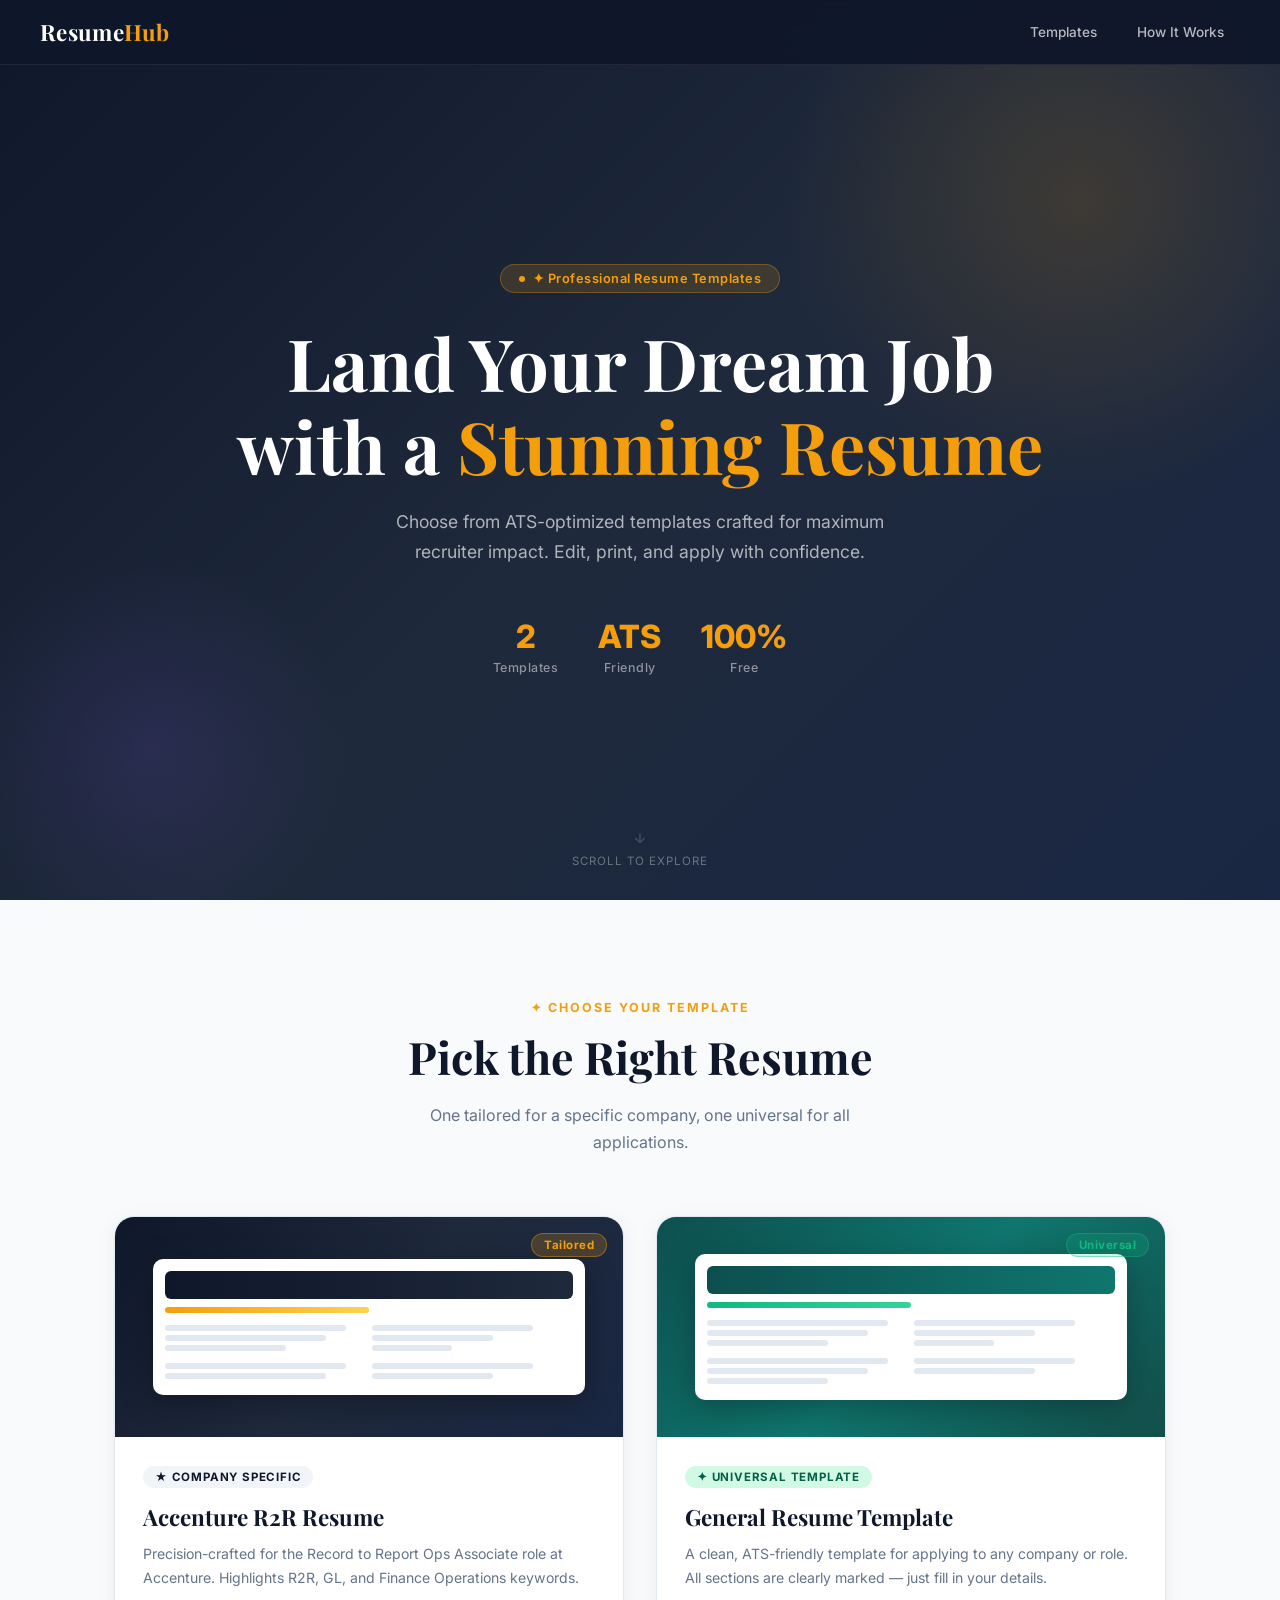
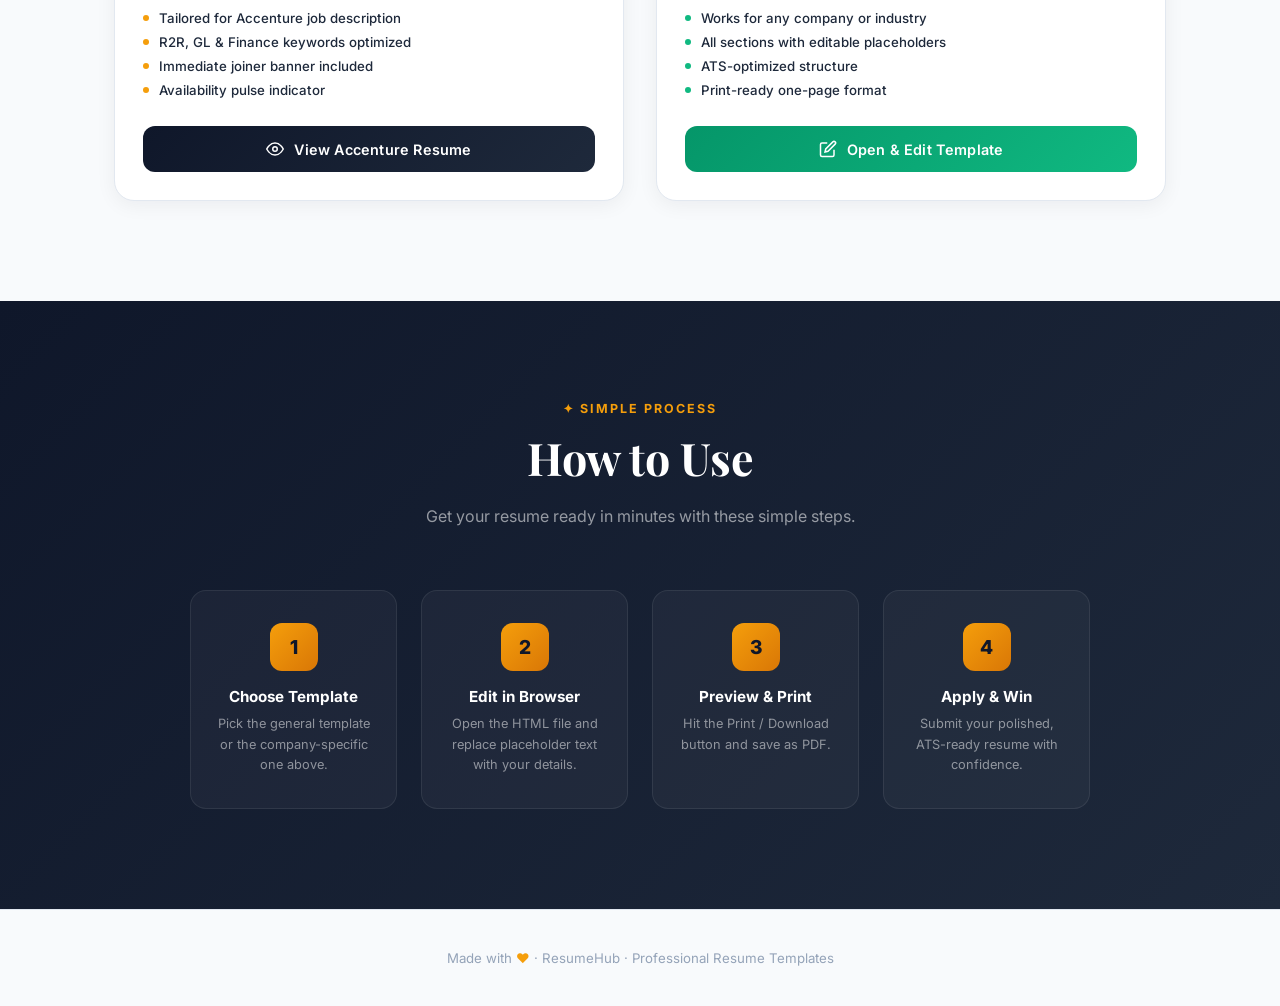
==== index.html @ db58b8f6 "feat: add resume hub with home page, general template (browser-editable), and Accenture tailored res" ====
<!DOCTYPE html>
<html lang="en">
<head>
    <meta charset="UTF-8">
    <meta name="viewport" content="width=device-width, initial-scale=1.0">
    <title>Resume Hub | Professional Resume Templates</title>
    <meta name="description" content="Choose your professional resume template — tailored for specific companies or a general all-purpose resume.">
    <link href="https://fonts.googleapis.com/css2?family=Inter:wght@300;400;500;600;700;800;900&family=Playfair+Display:wght@600;700&display=swap" rel="stylesheet">
    <style>
        :root {
            --navy: #0f172a;
            --navy-light: #1e293b;
            --gold: #f59e0b;
            --gold-light: #fcd34d;
            --slate: #64748b;
            --slate-light: #94a3b8;
            --white: #ffffff;
            --bg: #f8fafc;
            --card-bg: #ffffff;
            --border: #e2e8f0;
            --green: #10b981;
            --purple: #8b5cf6;
            --blue: #3b82f6;
        }

        *, *::before, *::after { margin: 0; padding: 0; box-sizing: border-box; }

        html { scroll-behavior: smooth; }

        body {
            font-family: 'Inter', sans-serif;
            background: var(--bg);
            color: var(--navy);
            min-height: 100vh;
            overflow-x: hidden;
        }

        /* ---- HERO NAV ---- */
        nav {
            position: fixed;
            top: 0; left: 0; right: 0;
            z-index: 100;
            padding: 16px 40px;
            display: flex;
            align-items: center;
            justify-content: space-between;
            background: rgba(15, 23, 42, 0.95);
            backdrop-filter: blur(12px);
            border-bottom: 1px solid rgba(255,255,255,0.08);
        }

        .nav-logo {
            font-family: 'Playfair Display', serif;
            font-size: 1.4rem;
            font-weight: 700;
            color: var(--white);
            letter-spacing: 0.3px;
        }

        .nav-logo span { color: var(--gold); }

        .nav-links {
            display: flex;
            gap: 8px;
        }

        .nav-links a {
            text-decoration: none;
            color: rgba(255,255,255,0.7);
            font-size: 0.85rem;
            font-weight: 500;
            padding: 8px 16px;
            border-radius: 999px;
            transition: all 0.2s;
        }

        .nav-links a:hover {
            background: rgba(255,255,255,0.1);
            color: var(--white);
        }

        /* ---- HERO ---- */
        .hero {
            min-height: 100vh;
            display: flex;
            flex-direction: column;
            align-items: center;
            justify-content: center;
            text-align: center;
            padding: 120px 24px 80px;
            background: linear-gradient(135deg, #0f172a 0%, #1e293b 50%, #1a2744 100%);
            position: relative;
            overflow: hidden;
        }

        .hero::before {
            content: '';
            position: absolute;
            width: 600px; height: 600px;
            background: radial-gradient(circle, rgba(245,158,11,0.15) 0%, transparent 70%);
            top: -100px; right: -100px;
            border-radius: 50%;
        }

        .hero::after {
            content: '';
            position: absolute;
            width: 400px; height: 400px;
            background: radial-gradient(circle, rgba(139,92,246,0.12) 0%, transparent 70%);
            bottom: -50px; left: -50px;
            border-radius: 50%;
        }

        .hero-badge {
            display: inline-flex;
            align-items: center;
            gap: 8px;
            background: rgba(245,158,11,0.15);
            border: 1px solid rgba(245,158,11,0.3);
            color: var(--gold);
            padding: 6px 18px;
            border-radius: 999px;
            font-size: 0.8rem;
            font-weight: 600;
            letter-spacing: 0.5px;
            margin-bottom: 28px;
            position: relative;
            z-index: 1;
        }

        .hero-badge::before {
            content: '';
            width: 6px; height: 6px;
            background: var(--gold);
            border-radius: 50%;
            animation: blink 1.5s ease-in-out infinite;
        }

        @keyframes blink {
            0%, 100% { opacity: 1; }
            50% { opacity: 0.3; }
        }

        .hero h1 {
            font-family: 'Playfair Display', serif;
            font-size: clamp(2.5rem, 6vw, 4.5rem);
            font-weight: 700;
            color: var(--white);
            line-height: 1.15;
            margin-bottom: 20px;
            position: relative;
            z-index: 1;
        }

        .hero h1 span { color: var(--gold); }

        .hero p {
            font-size: 1.1rem;
            color: rgba(255,255,255,0.65);
            max-width: 520px;
            line-height: 1.7;
            margin-bottom: 50px;
            position: relative;
            z-index: 1;
        }

        .hero-stats {
            display: flex;
            gap: 40px;
            position: relative;
            z-index: 1;
        }

        .stat {
            text-align: center;
        }

        .stat-number {
            font-size: 2rem;
            font-weight: 800;
            color: var(--gold);
            display: block;
        }

        .stat-label {
            font-size: 0.78rem;
            color: rgba(255,255,255,0.5);
            font-weight: 500;
            letter-spacing: 0.5px;
        }

        .scroll-hint {
            position: absolute;
            bottom: 32px;
            left: 50%;
            transform: translateX(-50%);
            display: flex;
            flex-direction: column;
            align-items: center;
            gap: 8px;
            color: rgba(255,255,255,0.35);
            font-size: 0.72rem;
            letter-spacing: 1px;
            text-transform: uppercase;
            z-index: 1;
            animation: float 2s ease-in-out infinite;
        }

        @keyframes float {
            0%, 100% { transform: translateX(-50%) translateY(0); }
            50% { transform: translateX(-50%) translateY(-6px); }
        }

        .scroll-hint svg { opacity: 0.5; }

        /* ---- TEMPLATES SECTION ---- */
        .templates-section {
            padding: 100px 24px;
            max-width: 1100px;
            margin: 0 auto;
        }

        .section-label {
            text-align: center;
            font-size: 0.78rem;
            font-weight: 700;
            letter-spacing: 2px;
            text-transform: uppercase;
            color: var(--gold);
            margin-bottom: 12px;
        }

        .section-title {
            text-align: center;
            font-family: 'Playfair Display', serif;
            font-size: clamp(1.8rem, 4vw, 2.8rem);
            font-weight: 700;
            color: var(--navy);
            margin-bottom: 16px;
        }

        .section-desc {
            text-align: center;
            color: var(--slate);
            font-size: 1rem;
            max-width: 500px;
            margin: 0 auto 60px;
            line-height: 1.7;
        }

        .templates-grid {
            display: grid;
            grid-template-columns: repeat(auto-fit, minmax(320px, 1fr));
            gap: 32px;
        }

        .template-card {
            background: var(--card-bg);
            border: 1px solid var(--border);
            border-radius: 20px;
            overflow: hidden;
            transition: all 0.35s cubic-bezier(0.4, 0, 0.2, 1);
            box-shadow: 0 4px 20px rgba(15,23,42,0.06);
            position: relative;
        }

        .template-card:hover {
            transform: translateY(-8px);
            box-shadow: 0 24px 48px rgba(15,23,42,0.14);
            border-color: transparent;
        }

        .template-card:hover .card-preview {
            transform: scale(1.04);
        }

        .card-preview-wrap {
            overflow: hidden;
            height: 220px;
            position: relative;
        }

        .card-preview {
            width: 100%;
            height: 100%;
            transition: transform 0.4s ease;
            display: flex;
            align-items: center;
            justify-content: center;
            font-size: 4rem;
            position: relative;
        }

        .preview-navy {
            background: linear-gradient(135deg, #0f172a, #1e293b, #1a2744);
        }

        .preview-teal {
            background: linear-gradient(135deg, #0d4f4f, #0f766e, #134e4a);
        }

        .preview-badge {
            position: absolute;
            top: 16px;
            right: 16px;
            font-size: 0.72rem;
            font-weight: 700;
            padding: 4px 12px;
            border-radius: 999px;
            letter-spacing: 0.5px;
        }

        .badge-specific {
            background: rgba(245,158,11,0.2);
            color: var(--gold);
            border: 1px solid rgba(245,158,11,0.4);
        }

        .badge-general {
            background: rgba(16,185,129,0.2);
            color: var(--green);
            border: 1px solid rgba(16,185,129,0.4);
        }

        /* Mini resume preview inside card */
        .mini-resume {
            width: 85%;
            background: white;
            border-radius: 10px;
            padding: 12px;
            box-shadow: 0 8px 32px rgba(0,0,0,0.3);
            font-size: 0;
        }

        .mini-header {
            height: 28px;
            border-radius: 6px;
            margin-bottom: 8px;
        }

        .mini-header.navy { background: linear-gradient(90deg, #0f172a, #1e293b); }
        .mini-header.teal { background: linear-gradient(90deg, #0d4f4f, #0f766e); }

        .mini-row { height: 6px; border-radius: 3px; background: #e2e8f0; margin-bottom: 4px; }
        .mini-row.w80 { width: 80%; }
        .mini-row.w60 { width: 60%; }
        .mini-row.w90 { width: 90%; }
        .mini-row.w40 { width: 40%; }
        .mini-row.gold { background: linear-gradient(90deg, #f59e0b, #fcd34d); width: 50%; }
        .mini-row.green { background: linear-gradient(90deg, #10b981, #34d399); width: 50%; }
        .mini-spacer { height: 8px; }
        .mini-cols { display: flex; gap: 6px; }
        .mini-col { flex: 1; }

        .card-body {
            padding: 28px;
        }

        .card-tag {
            display: inline-flex;
            align-items: center;
            gap: 6px;
            font-size: 0.72rem;
            font-weight: 700;
            letter-spacing: 0.8px;
            text-transform: uppercase;
            padding: 4px 12px;
            border-radius: 999px;
            margin-bottom: 14px;
        }

        .tag-navy {
            background: #f1f5f9;
            color: var(--navy);
        }

        .tag-green {
            background: #d1fae5;
            color: #065f46;
        }

        .card-title {
            font-family: 'Playfair Display', serif;
            font-size: 1.4rem;
            font-weight: 700;
            color: var(--navy);
            margin-bottom: 10px;
        }

        .card-desc {
            font-size: 0.88rem;
            color: var(--slate);
            line-height: 1.7;
            margin-bottom: 20px;
        }

        .card-features {
            list-style: none;
            display: flex;
            flex-direction: column;
            gap: 8px;
            margin-bottom: 28px;
        }

        .card-features li {
            display: flex;
            align-items: center;
            gap: 10px;
            font-size: 0.83rem;
            color: var(--navy-light);
            font-weight: 500;
        }

        .feat-dot {
            width: 6px; height: 6px;
            border-radius: 50%;
            flex-shrink: 0;
        }

        .dot-gold { background: var(--gold); }
        .dot-green { background: var(--green); }

        .card-btn {
            display: inline-flex;
            align-items: center;
            gap: 10px;
            width: 100%;
            justify-content: center;
            padding: 14px 24px;
            border-radius: 12px;
            font-size: 0.9rem;
            font-weight: 600;
            text-decoration: none;
            transition: all 0.25s;
            letter-spacing: 0.2px;
        }

        .btn-navy {
            background: linear-gradient(135deg, #0f172a, #1e293b);
            color: var(--white);
        }

        .btn-navy:hover {
            background: linear-gradient(135deg, #1e293b, #334155);
            transform: translateY(-1px);
            box-shadow: 0 8px 20px rgba(15,23,42,0.2);
        }

        .btn-green {
            background: linear-gradient(135deg, #059669, #10b981);
            color: var(--white);
        }

        .btn-green:hover {
            background: linear-gradient(135deg, #047857, #059669);
            transform: translateY(-1px);
            box-shadow: 0 8px 20px rgba(16,185,129,0.25);
        }

        /* ---- HOW IT WORKS ---- */
        .how-section {
            background: linear-gradient(135deg, #0f172a 0%, #1e293b 100%);
            padding: 100px 24px;
        }

        .how-inner {
            max-width: 900px;
            margin: 0 auto;
        }

        .how-section .section-title { color: var(--white); }
        .how-section .section-label { color: var(--gold); }
        .how-section .section-desc { color: rgba(255,255,255,0.55); }

        .steps-grid {
            display: grid;
            grid-template-columns: repeat(auto-fit, minmax(200px, 1fr));
            gap: 24px;
            margin-top: 60px;
        }

        .step {
            text-align: center;
            padding: 32px 20px;
            background: rgba(255,255,255,0.04);
            border: 1px solid rgba(255,255,255,0.08);
            border-radius: 16px;
            transition: all 0.3s;
        }

        .step:hover {
            background: rgba(255,255,255,0.07);
            border-color: rgba(245,158,11,0.3);
            transform: translateY(-4px);
        }

        .step-num {
            width: 48px; height: 48px;
            background: linear-gradient(135deg, var(--gold), #d97706);
            border-radius: 12px;
            display: flex;
            align-items: center;
            justify-content: center;
            font-size: 1.2rem;
            font-weight: 800;
            color: var(--navy);
            margin: 0 auto 16px;
        }

        .step h3 {
            font-size: 0.95rem;
            font-weight: 700;
            color: var(--white);
            margin-bottom: 8px;
        }

        .step p {
            font-size: 0.8rem;
            color: rgba(255,255,255,0.5);
            line-height: 1.6;
        }

        /* ---- FOOTER ---- */
        footer {
            text-align: center;
            padding: 40px 24px;
            border-top: 1px solid var(--border);
            background: var(--bg);
        }

        footer p {
            font-size: 0.83rem;
            color: var(--slate-light);
        }

        footer span { color: var(--gold); }
    </style>
</head>
<body>

    <!-- NAV -->
    <nav>
        <div class="nav-logo">Resume<span>Hub</span></div>
        <div class="nav-links">
            <a href="#templates">Templates</a>
            <a href="#how">How It Works</a>
        </div>
    </nav>

    <!-- HERO -->
    <section class="hero">
        <div class="hero-badge">✦ Professional Resume Templates</div>
        <h1>Land Your Dream Job<br>with a <span>Stunning Resume</span></h1>
        <p>Choose from ATS-optimized templates crafted for maximum recruiter impact. Edit, print, and apply with confidence.</p>
        <div class="hero-stats">
            <div class="stat">
                <span class="stat-number">2</span>
                <span class="stat-label">Templates</span>
            </div>
            <div class="stat">
                <span class="stat-number">ATS</span>
                <span class="stat-label">Friendly</span>
            </div>
            <div class="stat">
                <span class="stat-number">100%</span>
                <span class="stat-label">Free</span>
            </div>
        </div>
        <div class="scroll-hint">
            <svg width="16" height="16" viewBox="0 0 24 24" fill="none" stroke="currentColor" stroke-width="2"><path d="M12 5v14M5 12l7 7 7-7"/></svg>
            Scroll to explore
        </div>
    </section>

    <!-- TEMPLATES -->
    <section class="templates-section" id="templates">
        <p class="section-label">✦ Choose Your Template</p>
        <h2 class="section-title">Pick the Right Resume</h2>
        <p class="section-desc">One tailored for a specific company, one universal for all applications.</p>

        <div class="templates-grid">

            <!-- CARD 1: Accenture Tailored -->
            <div class="template-card">
                <div class="card-preview-wrap">
                    <div class="card-preview preview-navy">
                        <span class="preview-badge badge-specific">Tailored</span>
                        <div class="mini-resume">
                            <div class="mini-header navy"></div>
                            <div class="mini-row gold"></div>
                            <div class="mini-spacer"></div>
                            <div class="mini-cols">
                                <div class="mini-col">
                                    <div class="mini-row w90"></div>
                                    <div class="mini-row w80"></div>
                                    <div class="mini-row w60"></div>
                                    <div class="mini-spacer"></div>
                                    <div class="mini-row w90"></div>
                                    <div class="mini-row w80"></div>
                                </div>
                                <div class="mini-col">
                                    <div class="mini-row w80"></div>
                                    <div class="mini-row w60"></div>
                                    <div class="mini-row w40"></div>
                                    <div class="mini-spacer"></div>
                                    <div class="mini-row w80"></div>
                                    <div class="mini-row w60"></div>
                                </div>
                            </div>
                        </div>
                    </div>
                </div>
                <div class="card-body">
                    <div class="card-tag tag-navy">★ Company Specific</div>
                    <h3 class="card-title">Accenture R2R Resume</h3>
                    <p class="card-desc">Precision-crafted for the Record to Report Ops Associate role at Accenture. Highlights R2R, GL, and Finance Operations keywords.</p>
                    <ul class="card-features">
                        <li><span class="feat-dot dot-gold"></span>Tailored for Accenture job description</li>
                        <li><span class="feat-dot dot-gold"></span>R2R, GL & Finance keywords optimized</li>
                        <li><span class="feat-dot dot-gold"></span>Immediate joiner banner included</li>
                        <li><span class="feat-dot dot-gold"></span>Availability pulse indicator</li>
                    </ul>
                    <a href="accenture-resume.html" class="card-btn btn-navy" id="viewAccentureBtn">
                        <svg width="18" height="18" viewBox="0 0 24 24" fill="none" stroke="currentColor" stroke-width="2"><path d="M1 12s4-8 11-8 11 8 11 8-4 8-11 8-11-8-11-8z"/><circle cx="12" cy="12" r="3"/></svg>
                        View Accenture Resume
                    </a>
                </div>
            </div>

            <!-- CARD 2: General Template -->
            <div class="template-card">
                <div class="card-preview-wrap">
                    <div class="card-preview preview-teal">
                        <span class="preview-badge badge-general">Universal</span>
                        <div class="mini-resume">
                            <div class="mini-header teal"></div>
                            <div class="mini-row green"></div>
                            <div class="mini-spacer"></div>
                            <div class="mini-cols">
                                <div class="mini-col">
                                    <div class="mini-row w90"></div>
                                    <div class="mini-row w80"></div>
                                    <div class="mini-row w60"></div>
                                    <div class="mini-spacer"></div>
                                    <div class="mini-row w90"></div>
                                    <div class="mini-row w80"></div>
                                    <div class="mini-row w60"></div>
                                </div>
                                <div class="mini-col">
                                    <div class="mini-row w80"></div>
                                    <div class="mini-row w60"></div>
                                    <div class="mini-row w40"></div>
                                    <div class="mini-spacer"></div>
                                    <div class="mini-row w80"></div>
                                    <div class="mini-row w60"></div>
                                </div>
                            </div>
                        </div>
                    </div>
                </div>
                <div class="card-body">
                    <div class="card-tag tag-green">✦ Universal Template</div>
                    <h3 class="card-title">General Resume Template</h3>
                    <p class="card-desc">A clean, ATS-friendly template for applying to any company or role. All sections are clearly marked — just fill in your details.</p>
                    <ul class="card-features">
                        <li><span class="feat-dot dot-green"></span>Works for any company or industry</li>
                        <li><span class="feat-dot dot-green"></span>All sections with editable placeholders</li>
                        <li><span class="feat-dot dot-green"></span>ATS-optimized structure</li>
                        <li><span class="feat-dot dot-green"></span>Print-ready one-page format</li>
                    </ul>
                    <a href="template.html" class="card-btn btn-green" id="viewTemplateBtn">
                        <svg width="18" height="18" viewBox="0 0 24 24" fill="none" stroke="currentColor" stroke-width="2"><path d="M11 4H4a2 2 0 0 0-2 2v14a2 2 0 0 0 2 2h14a2 2 0 0 0 2-2v-7"/><path d="M18.5 2.5a2.121 2.121 0 0 1 3 3L12 15l-4 1 1-4 9.5-9.5z"/></svg>
                        Open & Edit Template
                    </a>
                </div>
            </div>

        </div>
    </section>

    <!-- HOW IT WORKS -->
    <section class="how-section" id="how">
        <div class="how-inner">
            <p class="section-label">✦ Simple Process</p>
            <h2 class="section-title">How to Use</h2>
            <p class="section-desc">Get your resume ready in minutes with these simple steps.</p>
            <div class="steps-grid">
                <div class="step">
                    <div class="step-num">1</div>
                    <h3>Choose Template</h3>
                    <p>Pick the general template or the company-specific one above.</p>
                </div>
                <div class="step">
                    <div class="step-num">2</div>
                    <h3>Edit in Browser</h3>
                    <p>Open the HTML file and replace placeholder text with your details.</p>
                </div>
                <div class="step">
                    <div class="step-num">3</div>
                    <h3>Preview &amp; Print</h3>
                    <p>Hit the Print / Download button and save as PDF.</p>
                </div>
                <div class="step">
                    <div class="step-num">4</div>
                    <h3>Apply &amp; Win</h3>
                    <p>Submit your polished, ATS-ready resume with confidence.</p>
                </div>
            </div>
        </div>
    </section>

    <footer>
        <p>Made with <span>♥</span> · ResumeHub · Professional Resume Templates</p>
    </footer>

</body>
</html>
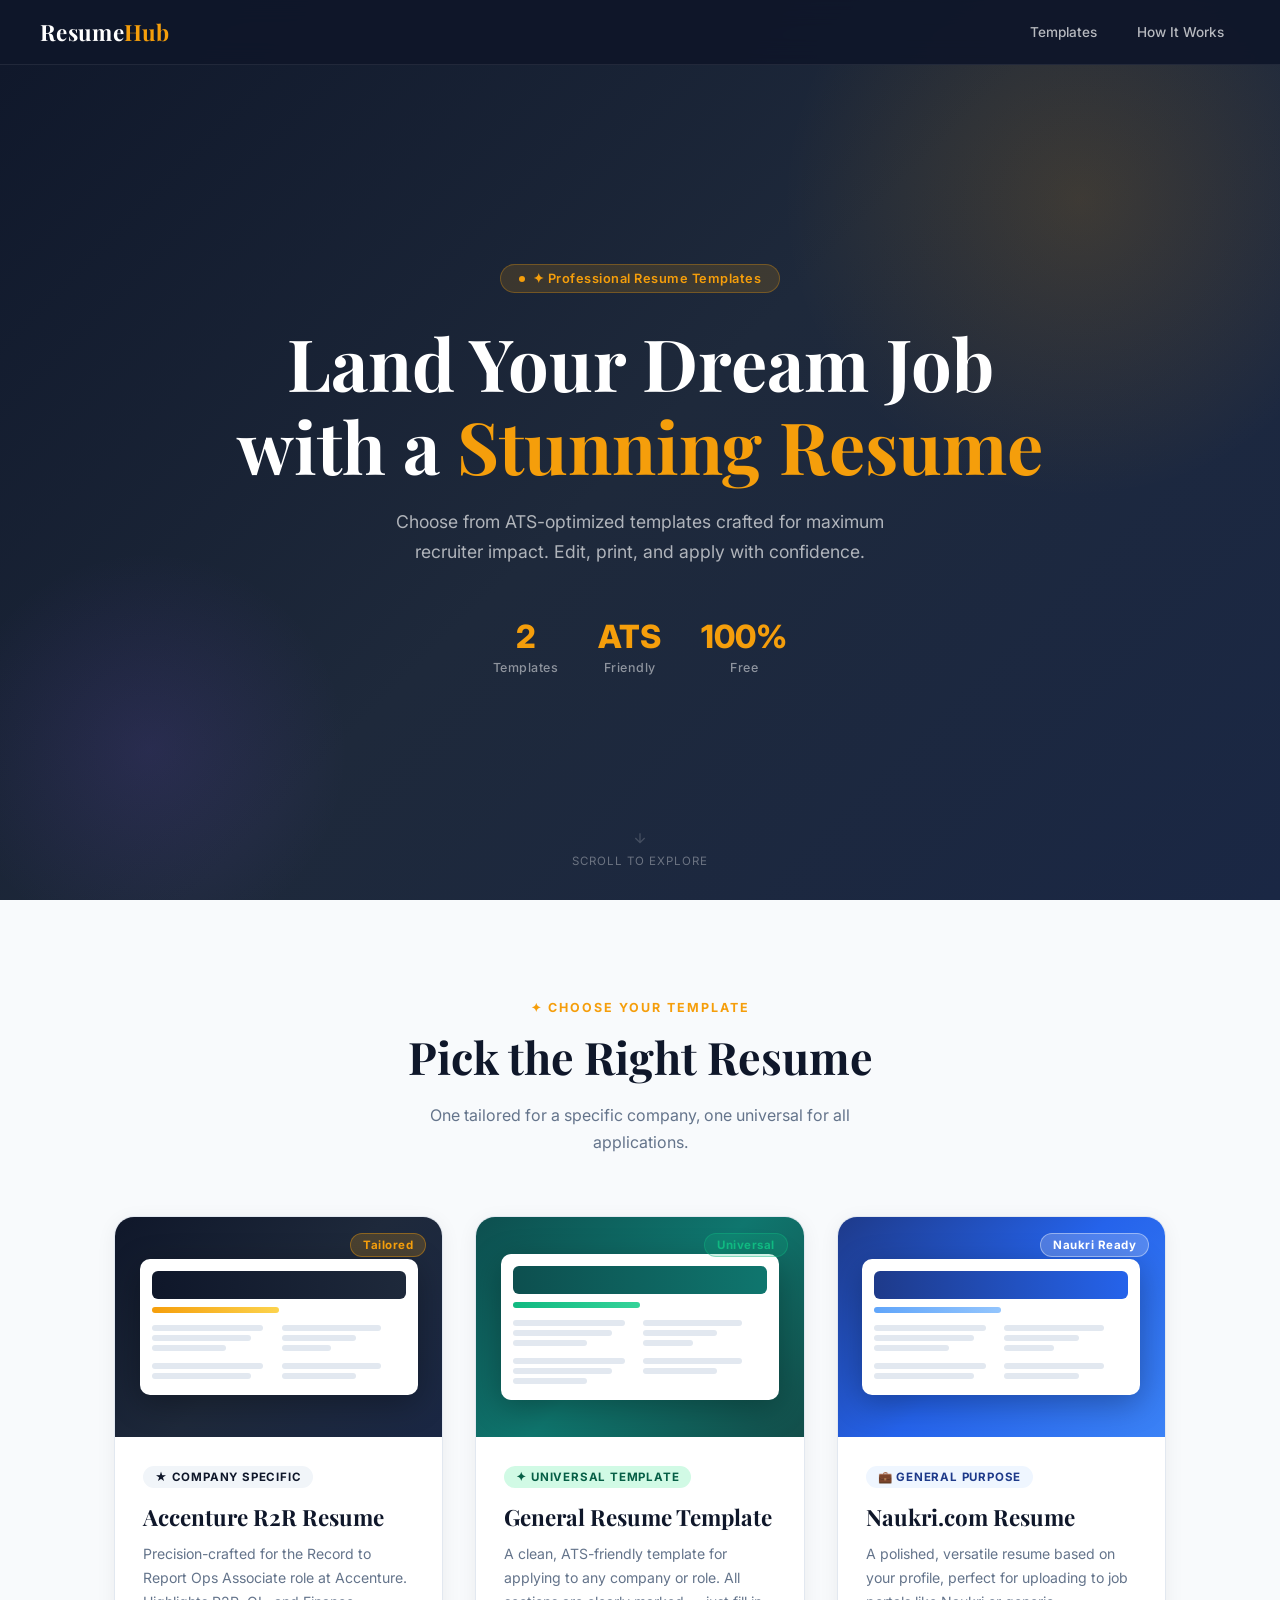
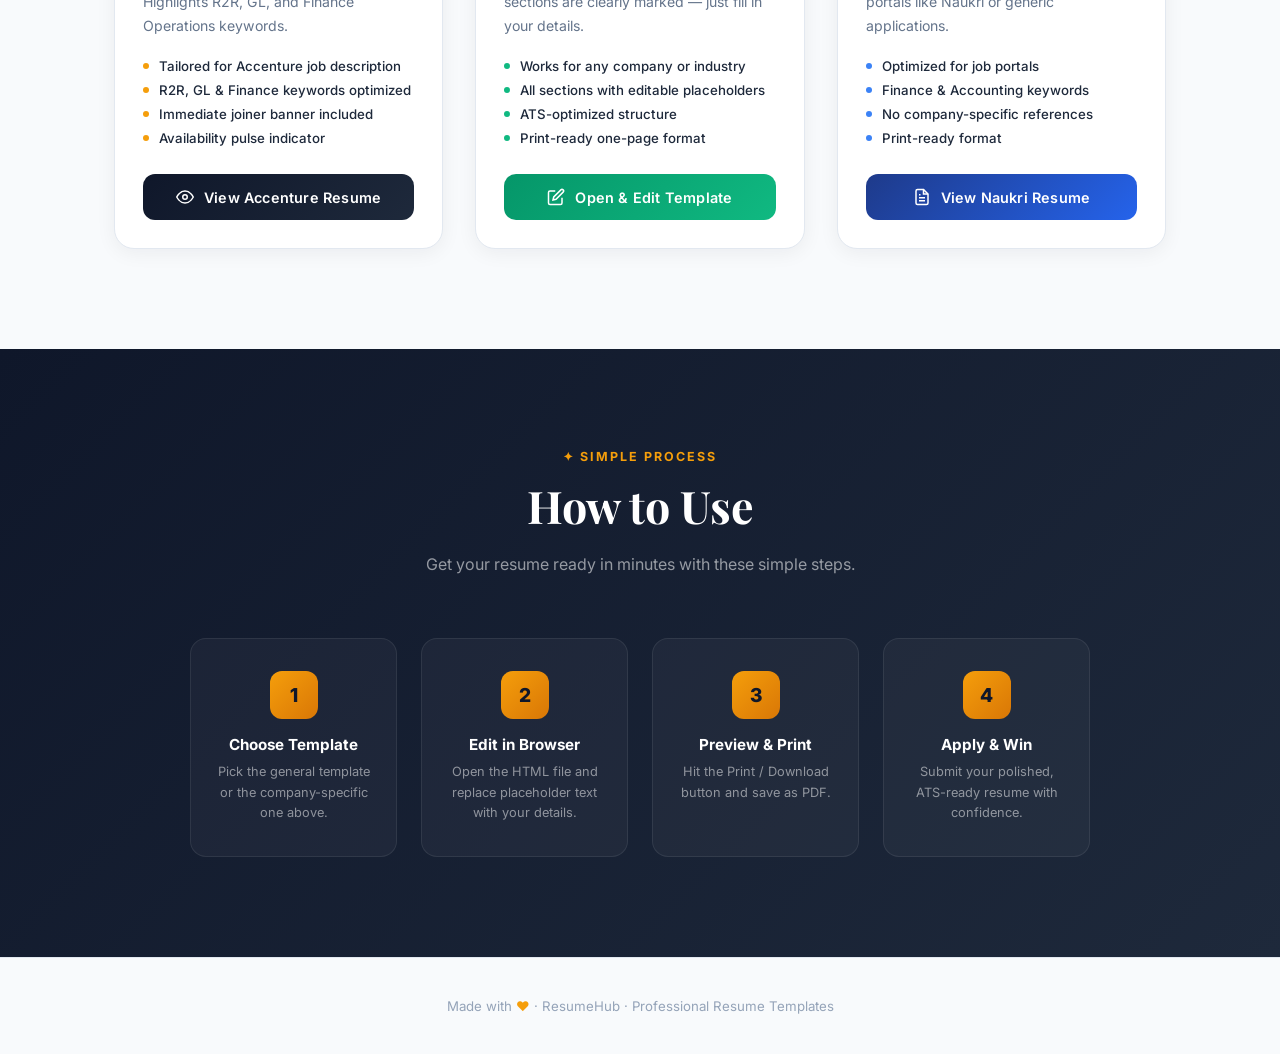
==== commit 39c67d67: "feat: add generic Naukri resume template" ====
--- a/index.html
+++ b/index.html
@@ -675,6 +675,53 @@
                 </div>
             </div>
 
+            <!-- CARD 3: Naukri Template -->
+            <div class="template-card">
+                <div class="card-preview-wrap">
+                    <div class="card-preview preview-teal" style="background: linear-gradient(135deg, #1e3a8a, #2563eb, #3b82f6);">
+                        <span class="preview-badge badge-specific" style="background: rgba(255,255,255,0.2); color: #fff; border-color: rgba(255,255,255,0.4);">Naukri Ready</span>
+                        <div class="mini-resume">
+                            <div class="mini-header navy" style="background: linear-gradient(90deg, #1e3a8a, #2563eb);"></div>
+                            <div class="mini-row gold" style="background: linear-gradient(90deg, #60a5fa, #93c5fd);"></div>
+                            <div class="mini-spacer"></div>
+                            <div class="mini-cols">
+                                <div class="mini-col">
+                                    <div class="mini-row w90"></div>
+                                    <div class="mini-row w80"></div>
+                                    <div class="mini-row w60"></div>
+                                    <div class="mini-spacer"></div>
+                                    <div class="mini-row w90"></div>
+                                    <div class="mini-row w80"></div>
+                                </div>
+                                <div class="mini-col">
+                                    <div class="mini-row w80"></div>
+                                    <div class="mini-row w60"></div>
+                                    <div class="mini-row w40"></div>
+                                    <div class="mini-spacer"></div>
+                                    <div class="mini-row w80"></div>
+                                    <div class="mini-row w60"></div>
+                                </div>
+                            </div>
+                        </div>
+                    </div>
+                </div>
+                <div class="card-body">
+                    <div class="card-tag tag-navy" style="background: #eff6ff; color: #1e3a8a;">💼 General Purpose</div>
+                    <h3 class="card-title">Naukri.com Resume</h3>
+                    <p class="card-desc">A polished, versatile resume based on your profile, perfect for uploading to job portals like Naukri or generic applications.</p>
+                    <ul class="card-features">
+                        <li><span class="feat-dot dot-green" style="background: #3b82f6;"></span>Optimized for job portals</li>
+                        <li><span class="feat-dot dot-green" style="background: #3b82f6;"></span>Finance & Accounting keywords</li>
+                        <li><span class="feat-dot dot-green" style="background: #3b82f6;"></span>No company-specific references</li>
+                        <li><span class="feat-dot dot-green" style="background: #3b82f6;"></span>Print-ready format</li>
+                    </ul>
+                    <a href="naukri-resume.html" class="card-btn btn-navy" style="background: linear-gradient(135deg, #1e3a8a, #2563eb);">
+                        <svg width="18" height="18" viewBox="0 0 24 24" fill="none" stroke="currentColor" stroke-width="2"><path d="M14 2H6a2 2 0 0 0-2 2v16a2 2 0 0 0 2 2h12a2 2 0 0 0 2-2V8z"/><polyline points="14 2 14 8 20 8"/><line x1="16" y1="13" x2="8" y2="13"/><line x1="16" y1="17" x2="8" y2="17"/><polyline points="10 9 9 9 8 9"/></svg>
+                        View Naukri Resume
+                    </a>
+                </div>
+            </div>
+
         </div>
     </section>
 
